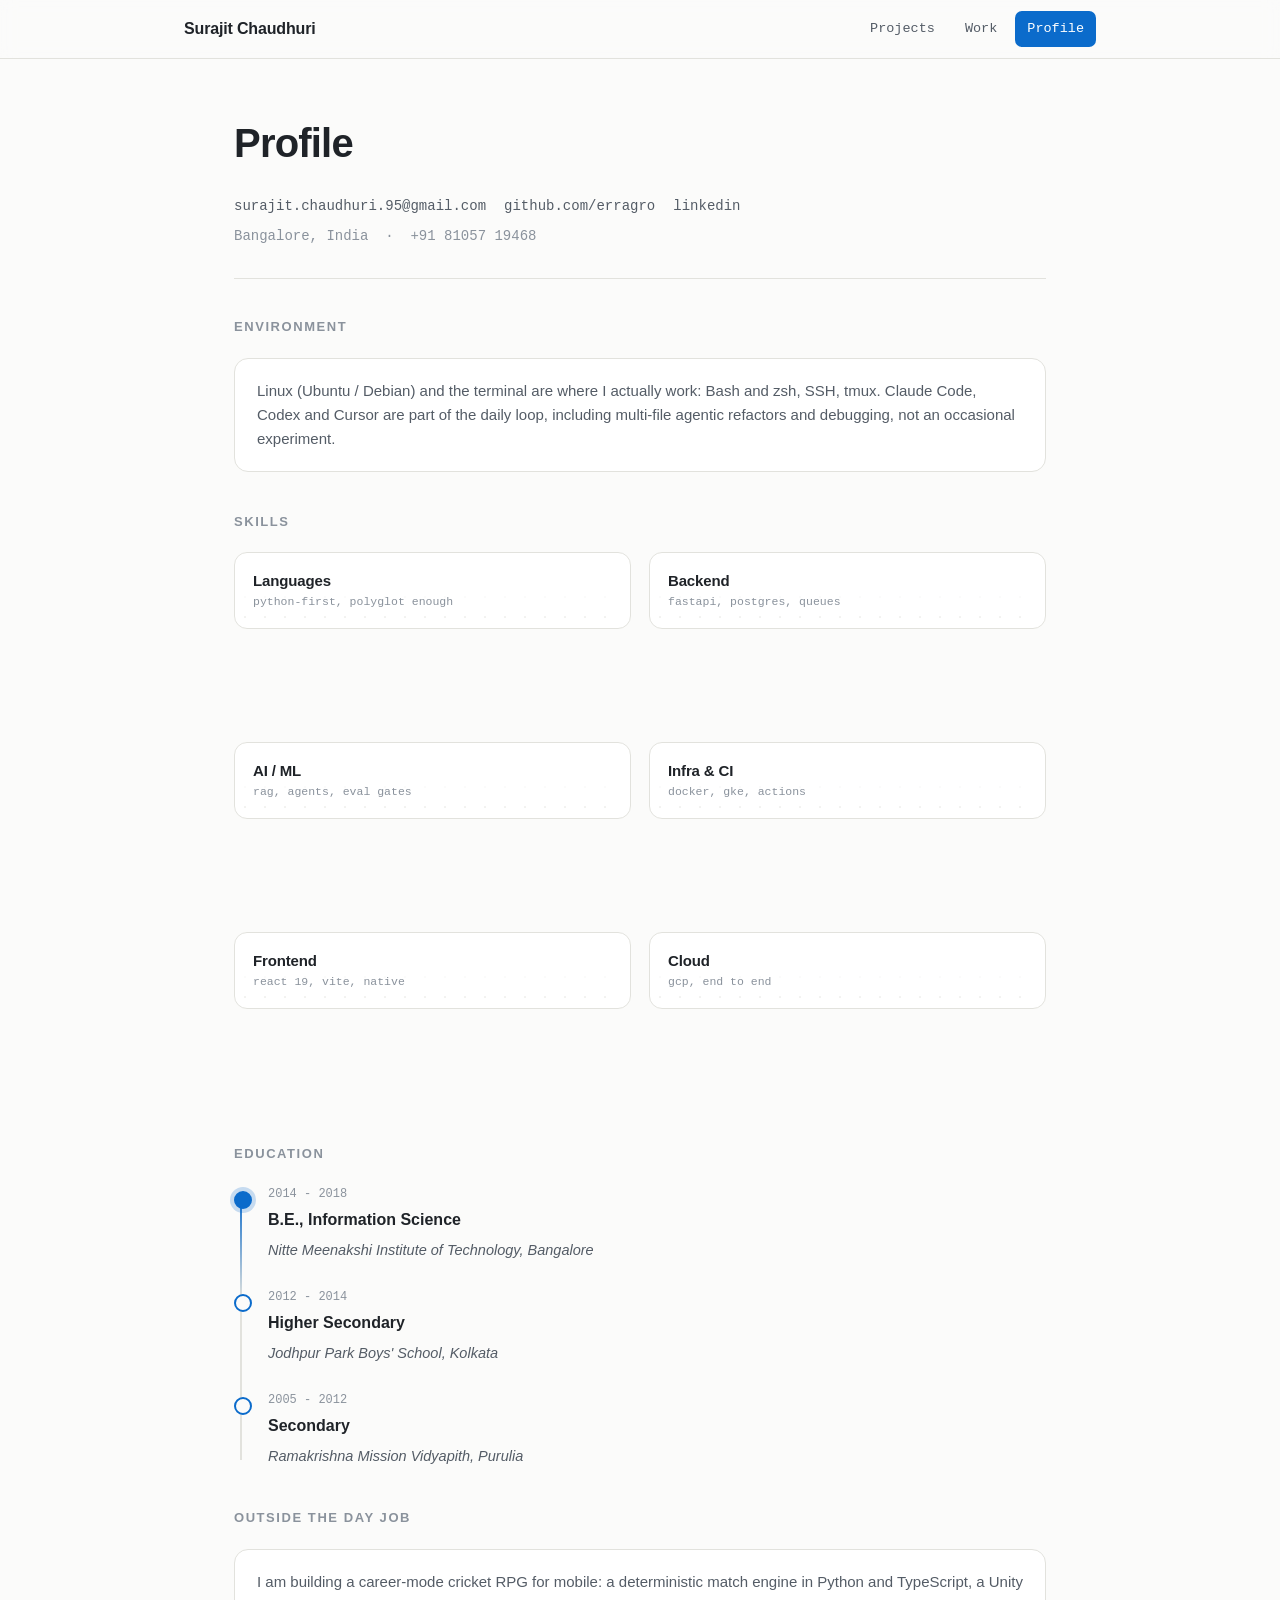
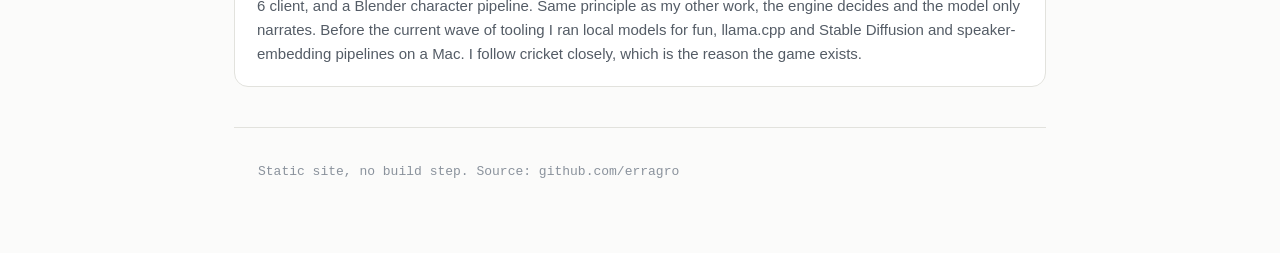
==== profile.html @ 49b14f21 "Portfolio site Multi-page static portfolio: animated hero, project flip cards, work timeline, skill " ====
<!doctype html>
<html lang="en">
<head>
<meta charset="utf-8">
<meta name="viewport" content="width=device-width, initial-scale=1">
<title>Profile &#183; Surajit Chaudhuri</title>
<link rel="stylesheet" href="style.css">
</head>
<body>

<nav>
  <div class="wrap">
    <a class="home" href="index.html">Surajit Chaudhuri</a>
    <div class="tabs">
      <a href="projects.html">Projects</a>
      <a href="work.html">Work</a>
      <a href="profile.html" class="active">Profile</a>
    </div>
  </div>
</nav>

<div class="wrap">

<div class="page-head">
  <h1>Profile</h1>
  <div class="links">
    <a href="mailto:surajit.chaudhuri.95@gmail.com">surajit.chaudhuri.95@gmail.com</a>
    <a href="https://github.com/erragro">github.com/erragro</a>
    <a href="https://www.linkedin.com/in/surajit-c-2a94571bb">linkedin</a>
    <span class="plain">Bangalore, India &nbsp;&#183;&nbsp; +91 81057 19468</span>
  </div>
</div>

<main>

  <h2 class="sec reveal">Environment</h2>
  <div class="pcard reveal">
    <p>Linux (Ubuntu / Debian) and the terminal are where I actually work: Bash
    and zsh, SSH, tmux. Claude Code, Codex and Cursor are part of the daily loop,
    including multi-file agentic refactors and debugging, not an occasional
    experiment.</p>
  </div>

  <h2 class="sec reveal">Skills</h2>
  <div class="flipgrid">

    <div class="flip sm reveal" data-dir="scale">
      <div class="flip-inner">
        <div class="flip-face flip-front">
          <h3>Languages</h3>
          <div class="essence">python-first, polyglot enough</div>
        </div>
        <div class="flip-face flip-back">
          <div class="txt"><strong>Python</strong> (primary; pip, uv, venv), TypeScript / JavaScript, C# (Unity), PHP, SQL, Bash.</div>
        </div>
      </div>
    </div>

    <div class="flip sm reveal" data-dir="scale">
      <div class="flip-inner">
        <div class="flip-face flip-front">
          <h3>Backend</h3>
          <div class="essence">fastapi, postgres, queues</div>
        </div>
        <div class="flip-face flip-back">
          <div class="txt">FastAPI, SQLAlchemy 2, Pydantic, PostgreSQL + pgvector, Redis Streams, Celery / Arq, Alembic.</div>
        </div>
      </div>
    </div>

    <div class="flip sm reveal" data-dir="scale">
      <div class="flip-inner">
        <div class="flip-face flip-front">
          <h3>AI / ML</h3>
          <div class="essence">rag, agents, eval gates</div>
        </div>
        <div class="flip-face flip-back">
          <div class="txt">RAG and vector search (Weaviate, Chroma, pgvector), OpenAI / Gemini / Vertex AI, Google ADK, multi-agent orchestration, LLM eval and determinism gates, embeddings, PyTorch at the training-loop level, SentencePiece / BPE tokenizers.</div>
        </div>
      </div>
    </div>

    <div class="flip sm reveal" data-dir="scale">
      <div class="flip-inner">
        <div class="flip-face flip-front">
          <h3>Infra &amp; CI</h3>
          <div class="essence">docker, gke, actions</div>
        </div>
        <div class="flip-face flip-back">
          <div class="txt">Docker + docker-compose, Kubernetes (GKE), nginx, cert-manager, GitHub Actions CI/CD, OpenTelemetry, Prometheus, structlog.</div>
        </div>
      </div>
    </div>

    <div class="flip sm reveal" data-dir="scale">
      <div class="flip-inner">
        <div class="flip-face flip-front">
          <h3>Frontend</h3>
          <div class="essence">react 19, vite, native</div>
        </div>
        <div class="flip-face flip-back">
          <div class="txt">React 19, Vite, Tailwind, shadcn/ui, Expo / React Native.</div>
        </div>
      </div>
    </div>

    <div class="flip sm reveal" data-dir="scale">
      <div class="flip-inner">
        <div class="flip-face flip-front">
          <h3>Cloud</h3>
          <div class="essence">gcp, end to end</div>
        </div>
        <div class="flip-face flip-back">
          <div class="txt">GCP: Cloud Run, GKE, Vertex AI, BigQuery, Cloud Build. Deploy, TLS, observability, CI, all of it.</div>
        </div>
      </div>
    </div>

  </div>

  <h2 class="sec reveal">Education</h2>
  <div class="tl reveal">
    <div class="tl-item now">
      <div class="when">2014 - 2018</div>
      <h3>B.E., Information Science</h3>
      <div class="role-note">Nitte Meenakshi Institute of Technology, Bangalore</div>
    </div>
    <div class="tl-item">
      <div class="when">2012 - 2014</div>
      <h3>Higher Secondary</h3>
      <div class="role-note">Jodhpur Park Boys' School, Kolkata</div>
    </div>
    <div class="tl-item">
      <div class="when">2005 - 2012</div>
      <h3>Secondary</h3>
      <div class="role-note">Ramakrishna Mission Vidyapith, Purulia</div>
    </div>
  </div>

  <h2 class="sec reveal">Outside the day job</h2>
  <div class="pcard reveal">
    <p>I am building a career-mode cricket RPG for mobile: a deterministic match
    engine in Python and TypeScript, a Unity 6 client, and a Blender character
    pipeline. Same principle as my other work, the engine decides and the model
    only narrates. Before the current wave of tooling I ran local models for fun,
    llama.cpp and Stable Diffusion and speaker-embedding pipelines on a Mac. I
    follow cricket closely, which is the reason the game exists.</p>
  </div>

</main>

<footer><div class="wrap">Static site, no build step. Source: github.com/erragro</div></footer>
<script src="site.js"></script>
</body>
</html>
---- style.css ----
:root {
  --bg: #0f1115;
  --bg-soft: #161920;
  --bg-card: #171b22;
  --border: #262b36;
  --border-soft: #1e2530;
  --text: #d7dbe2;
  --text-dim: #9aa1ac;
  --text-faint: #6b7280;
  --accent: #7cc4ff;
  --accent-2: #b794f6;
  --ink: #0b1220;
  --shadow: 0 18px 40px -18px rgba(0,0,0,0.6);
  --mono: ui-monospace, "SF Mono", "JetBrains Mono", Menlo, Consolas, monospace;
  --sans: -apple-system, BlinkMacSystemFont, "Segoe UI", Roboto, Helvetica, Arial, sans-serif;
}
@media (prefers-color-scheme: light) {
  :root {
    --bg: #fbfbfa; --bg-soft: #f4f4f2; --bg-card: #ffffff;
    --border: #e2e2dd; --border-soft: #ececE8;
    --text: #1f2328; --text-dim: #545c66; --text-faint: #8a929c;
    --accent: #0b6bcb; --accent-2: #7c4dff; --ink: #ffffff;
    --shadow: 0 18px 40px -20px rgba(20,30,50,0.22);
  }
}
* { box-sizing: border-box; margin: 0; padding: 0; }
html { scroll-behavior: smooth; }
body {
  background: var(--bg); color: var(--text);
  font-family: var(--sans); font-size: 16px; line-height: 1.6;
  -webkit-font-smoothing: antialiased;
  overflow-x: hidden;
}
a { color: var(--accent); text-decoration: none; }
a:hover { text-decoration: underline; }

.wrap { max-width: 860px; margin: 0 auto; padding: 0 24px; }

/* ---------- nav ---------- */
nav {
  border-bottom: 1px solid var(--border);
  position: sticky; top: 0; z-index: 30;
  background: color-mix(in srgb, var(--bg) 82%, transparent);
  backdrop-filter: saturate(1.4) blur(8px);
}
nav .wrap { display: flex; justify-content: space-between; align-items: center; height: 58px; max-width: 960px; }
nav .home { font-weight: 650; color: var(--text); letter-spacing: -0.01em; }
nav .home:hover { text-decoration: none; color: var(--accent); }
nav .tabs { display: flex; gap: 6px; font-size: 13.5px; font-family: var(--mono); }
nav .tabs a {
  color: var(--text-dim); padding: 7px 12px; border-radius: 7px;
  transition: background .2s, color .2s;
}
nav .tabs a:hover { color: var(--text); background: var(--bg-soft); text-decoration: none; }
nav .tabs a.active { color: var(--ink); background: var(--accent); }

/* ---------- page head ---------- */
.page-head { padding: 52px 0 30px; border-bottom: 1px solid var(--border); }
h1 { font-size: clamp(28px, 5vw, 40px); letter-spacing: -0.02em; font-weight: 730; }
.page-head .tag { color: var(--text-dim); font-size: 17px; margin-top: 12px; max-width: 62ch; }
.page-head .tag p + p { margin-top: 12px; }

.links { margin-top: 20px; display: flex; flex-wrap: wrap; gap: 8px 18px; font-size: 14px; font-family: var(--mono); }
.links a { color: var(--text-dim); }
.links a:hover { color: var(--accent); }
.links .plain { color: var(--text-faint); }

main { padding: 30px 0 40px; }

h2.sec {
  font-size: 13px; text-transform: uppercase; letter-spacing: 0.12em;
  color: var(--text-faint); font-weight: 600; margin: 40px 0 20px;
}
h2.sec:first-child { margin-top: 8px; }

/* ---------- reveal / motion ---------- */
.reveal { opacity: 0; transform: translateY(18px); transition: opacity .6s ease, transform .6s cubic-bezier(.2,.7,.2,1); }
.reveal.in { opacity: 1; transform: none; }
.reveal[data-dir="left"]  { transform: translateX(-24px); }
.reveal[data-dir="right"] { transform: translateX(24px); }
.reveal[data-dir="scale"] { transform: scale(.94); }
.reveal.in[data-dir] { transform: none; }

@media (prefers-reduced-motion: reduce) {
  html { scroll-behavior: auto; }
  .reveal { opacity: 1 !important; transform: none !important; transition: none; }
  .layer, .grid-layer { transform: none !important; }
  .flip, .flip-inner, .lift, .navcard, .scard { transition: none !important; }
  .stack span, .chips span { opacity: 1 !important; transform: none !important; transition: none !important; }
  .flip-front .bar { width: 100% !important; transition: none !important; }
  .flip-front::before { display: none; }
  * { transition-delay: 0s !important; }
  svg animate, svg animateMotion { display: none; }
}

/* ---------- generic lift card ---------- */
.lift {
  border: 1px solid var(--border); border-radius: 14px; background: var(--bg-card);
  transition: transform .28s cubic-bezier(.2,.7,.2,1), border-color .28s, box-shadow .28s;
}
.lift:hover { transform: translateY(-4px); border-color: var(--accent); box-shadow: var(--shadow); text-decoration: none; }

/* ---------- home nav cards ---------- */
.navcards { display: grid; gap: 14px; grid-template-columns: repeat(3, 1fr); }
.navcard {
  position: relative; overflow: hidden;
  padding: 22px 20px 20px; display: block; color: inherit;
  border: 1px solid var(--border); border-radius: 14px; background: var(--bg-card);
  transition: transform .28s cubic-bezier(.2,.7,.2,1), border-color .28s, box-shadow .28s;
}
.navcard::after {
  content: "\2192"; position: absolute; right: 18px; top: 18px;
  font-family: var(--mono); color: var(--text-faint); transition: transform .28s, color .28s;
}
.navcard:hover { transform: translateY(-5px); border-color: var(--accent); box-shadow: var(--shadow); text-decoration: none; }
.navcard:hover::after { transform: translateX(4px); color: var(--accent); }
.navcard .t { color: var(--text); font-weight: 640; font-size: 16px; }
.navcard .d { color: var(--text-dim); font-size: 13.5px; margin-top: 6px; }

/* ---------- flip cards (projects) ---------- */
.flipgrid { display: grid; gap: 18px; grid-template-columns: repeat(2, 1fr); perspective: 1600px; }
.flip { position: relative; transition: transform .25s ease; transform-style: preserve-3d; }
.flip-inner {
  position: relative; width: 100%; min-height: 264px; height: 100%;
  transition: transform .62s cubic-bezier(.2,.7,.2,1);
  transform-style: preserve-3d;
}
.flip.flipped .flip-inner { transform: rotateY(180deg); }
.flip-face {
  position: absolute; inset: 0; backface-visibility: hidden; -webkit-backface-visibility: hidden;
  border: 1px solid var(--border); border-radius: 16px; background: var(--bg-card);
  padding: 22px; display: flex; flex-direction: column; overflow: hidden;
}
.flip:hover .flip-face { border-color: var(--accent); }
.flip:hover { box-shadow: var(--shadow); }

/* front visual layers */
.flip-front { z-index: 1; }
.flip-front::after {                     /* dot texture, fades up from bottom */
  content: ""; position: absolute; inset: 0; z-index: 0; pointer-events: none; opacity: 0.6;
  background-image: radial-gradient(var(--border) 1px, transparent 1.4px);
  background-size: 20px 20px;
  -webkit-mask-image: linear-gradient(transparent 35%, #000);
  mask-image: linear-gradient(transparent 35%, #000);
}
.flip-front::before {                    /* cursor-follow glow */
  content: ""; position: absolute; inset: 0; z-index: 0; pointer-events: none;
  background: radial-gradient(260px circle at var(--mx,50%) var(--my,120%),
    color-mix(in srgb, var(--accent) 18%, transparent), transparent 72%);
  opacity: 0; transition: opacity .35s;
}
.flip:hover .flip-front::before { opacity: 1; }
.flip-front > * { position: relative; z-index: 1; }
.flip-front .ghost {
  position: absolute; right: -6px; bottom: -34px; z-index: 0;
  font-family: var(--mono); font-weight: 700; font-size: 128px; line-height: 1;
  letter-spacing: -0.04em; color: var(--text); opacity: 0.05; pointer-events: none;
}
.flip-front h3 { font-size: 18px; font-weight: 660; letter-spacing: -0.01em; }
.flip-front .sub { color: var(--text-dim); font-size: 13.5px; margin-top: 5px; max-width: 92%; }
.flip-front .stack { margin-top: auto; padding-top: 14px; }
.stack span, .chips span {
  display: inline-block; font-family: var(--mono); font-size: 11.5px;
  padding: 2px 8px; margin: 0 5px 6px 0; color: var(--text-faint);
  border: 1px solid var(--border); border-radius: 5px; background: var(--bg-soft);
  opacity: 0; transform: translateY(7px);
  transition: opacity .4s ease, transform .4s cubic-bezier(.2,.7,.2,1);
}
.flip.in .stack span { opacity: 1; transform: none; }
.flip.in .stack span:nth-child(1) { transition-delay: .12s; }
.flip.in .stack span:nth-child(2) { transition-delay: .18s; }
.flip.in .stack span:nth-child(3) { transition-delay: .24s; }
.flip.in .stack span:nth-child(4) { transition-delay: .30s; }
.flip.in .stack span:nth-child(5) { transition-delay: .36s; }
.flip-cta {
  font-family: var(--mono); font-size: 12px; color: var(--accent);
  margin-top: 10px; display: inline-flex; align-items: center; gap: 6px;
}
.flip-front .bar {                       /* accent bar that grows on reveal */
  position: absolute; left: 0; top: 0; height: 3px; width: 0; z-index: 2;
  background: linear-gradient(90deg, var(--accent), var(--accent-2));
  transition: width .7s cubic-bezier(.2,.7,.2,1) .1s;
}
.flip.in .flip-front .bar { width: 100%; }
.flip.sm .flip-inner { min-height: 172px; }
.flip.sm .flip-face { padding: 16px 18px; border-radius: 13px; }
.flip.sm .flip-front h3 { font-size: 15px; margin-top: 0; }
.flip.sm .flip-front { position: relative; }
.flip.sm .flip-front::after {
  content: "\2635"; position: absolute; right: 16px; top: 14px;
  font-size: 13px; color: var(--text-faint); transition: color .25s, transform .25s;
}
.flip.sm:hover .flip-front::after { color: var(--accent); transform: rotate(90deg); }
.flip.sm .flip-front .essence { margin-top: auto; font-family: var(--mono); font-size: 11.5px; color: var(--text-faint); }
.flip.sm .flip-front h3 { padding-right: 22px; }
.flip.sm .flip-back .txt { font-size: 12.5px; }
.flip-back { transform: rotateY(180deg); }
.flip-back h3 { font-size: 15px; font-weight: 640; margin-bottom: 8px; }
.flip-back .txt { color: var(--text-dim); font-size: 13.5px; line-height: 1.62; overflow-y: auto; }
.flip-back .txt strong { color: var(--text); font-weight: 620; }
.flip-back .plinks { margin-top: 12px; font-family: var(--mono); font-size: 12.5px; }

/* ---------- timeline (work + education) ---------- */
.tl { position: relative; margin-top: 8px; }
.tl::before {
  content: ""; position: absolute; left: 6px; top: 8px; bottom: 8px; width: 2px;
  background: linear-gradient(var(--accent), var(--border) 40%, var(--border));
}
.tl-item { position: relative; padding-left: 34px; margin-bottom: 26px; }
.tl-item::before {
  content: ""; position: absolute; left: 0; top: 6px; width: 14px; height: 14px;
  border-radius: 50%; background: var(--bg); border: 2px solid var(--accent);
}
.tl-item.now::before { background: var(--accent); box-shadow: 0 0 0 4px color-mix(in srgb, var(--accent) 22%, transparent); }
.tl-item .when { font-family: var(--mono); font-size: 12px; color: var(--text-faint); }
.tl-item h3 { font-size: 16px; font-weight: 620; margin-top: 3px; }
.tl-item .role-note { color: var(--text-dim); font-size: 14.5px; margin-top: 6px; font-style: italic; }

/* expandable achievement cards inside a timeline item */
.exp { margin-top: 12px; display: grid; gap: 8px; }
.exp-card {
  border: 1px solid var(--border); border-radius: 10px; background: var(--bg-soft);
  overflow: hidden;
}
.exp-card > button {
  width: 100%; text-align: left; cursor: pointer; border: 0; background: transparent;
  color: var(--text); font: inherit; font-size: 14px; font-weight: 600;
  padding: 11px 14px; display: flex; justify-content: space-between; align-items: center; gap: 10px;
}
.exp-card > button .plus { font-family: var(--mono); color: var(--text-faint); transition: transform .3s; }
.exp-card.open > button .plus { transform: rotate(45deg); }
.exp-card .panel {
  max-height: 0; overflow: hidden; transition: max-height .4s ease;
  color: var(--text-dim); font-size: 13.5px;
}
.exp-card.open .panel { max-height: 260px; }
.exp-card .panel p { padding: 0 14px 13px; }

/* ---------- skill cards (profile) ---------- */
.scards { display: grid; gap: 14px; grid-template-columns: repeat(2, 1fr); }
.scard {
  border: 1px solid var(--border); border-radius: 14px; background: var(--bg-card);
  padding: 18px; transition: transform .28s cubic-bezier(.2,.7,.2,1), border-color .28s, box-shadow .28s;
}
.scard:hover { transform: translateY(-4px); border-color: var(--accent); box-shadow: var(--shadow); }
.scard .k { font-family: var(--mono); font-size: 11.5px; letter-spacing: 0.1em; text-transform: uppercase; color: var(--text-faint); }
.scard .v { margin-top: 8px; color: var(--text-dim); font-size: 14px; }
.scard .v strong { color: var(--text); font-weight: 620; }

.pcard {
  border: 1px solid var(--border); border-radius: 14px; background: var(--bg-card);
  padding: 20px 22px;
}
.pcard p { color: var(--text-dim); font-size: 15px; }
.pcard p + p { margin-top: 10px; }

/* ---------- footer ---------- */
footer { padding: 34px 0 70px; color: var(--text-faint); font-size: 13px; font-family: var(--mono); border-top: 1px solid var(--border); }

/* ---------- responsive ---------- */
@media (max-width: 720px) {
  .navcards { grid-template-columns: 1fr; }
  .flipgrid { grid-template-columns: 1fr; }
  .scards { grid-template-columns: 1fr; }
  nav .tabs { gap: 2px; }
  nav .tabs a { padding: 6px 9px; }
}
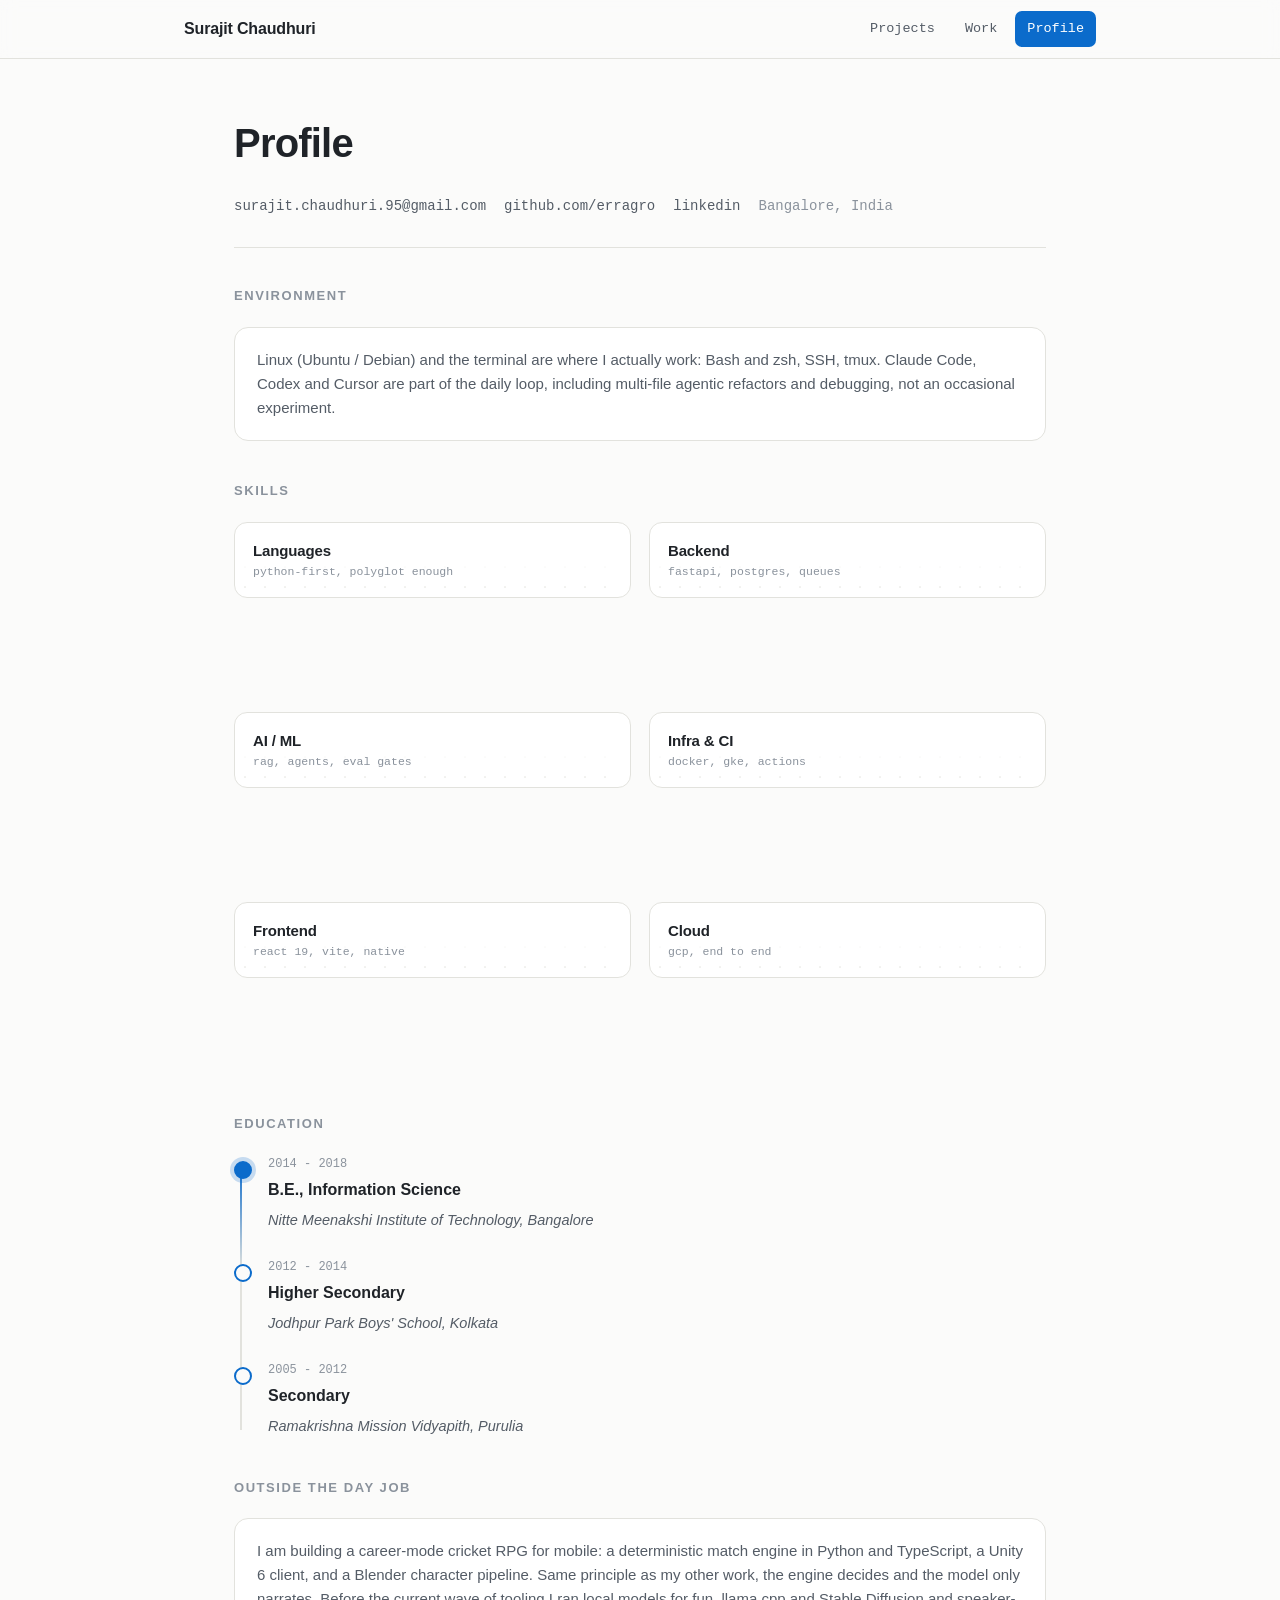
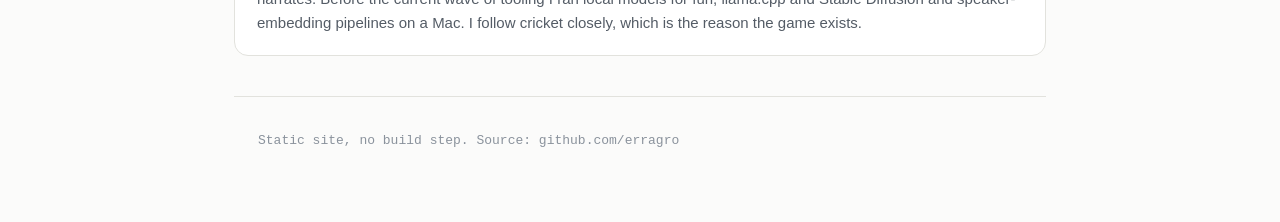
==== commit aed4c819: "Remove phone number from profile Co-Authored-By: Claude Sonnet 5 <noreply@anthropic.com>" ====
--- a/profile.html
+++ b/profile.html
@@ -27,7 +27,7 @@
     <a href="mailto:surajit.chaudhuri.95@gmail.com">surajit.chaudhuri.95@gmail.com</a>
     <a href="https://github.com/erragro">github.com/erragro</a>
     <a href="https://www.linkedin.com/in/surajit-c-2a94571bb">linkedin</a>
-    <span class="plain">Bangalore, India &nbsp;&#183;&nbsp; +91 81057 19468</span>
+    <span class="plain">Bangalore, India</span>
   </div>
 </div>
 
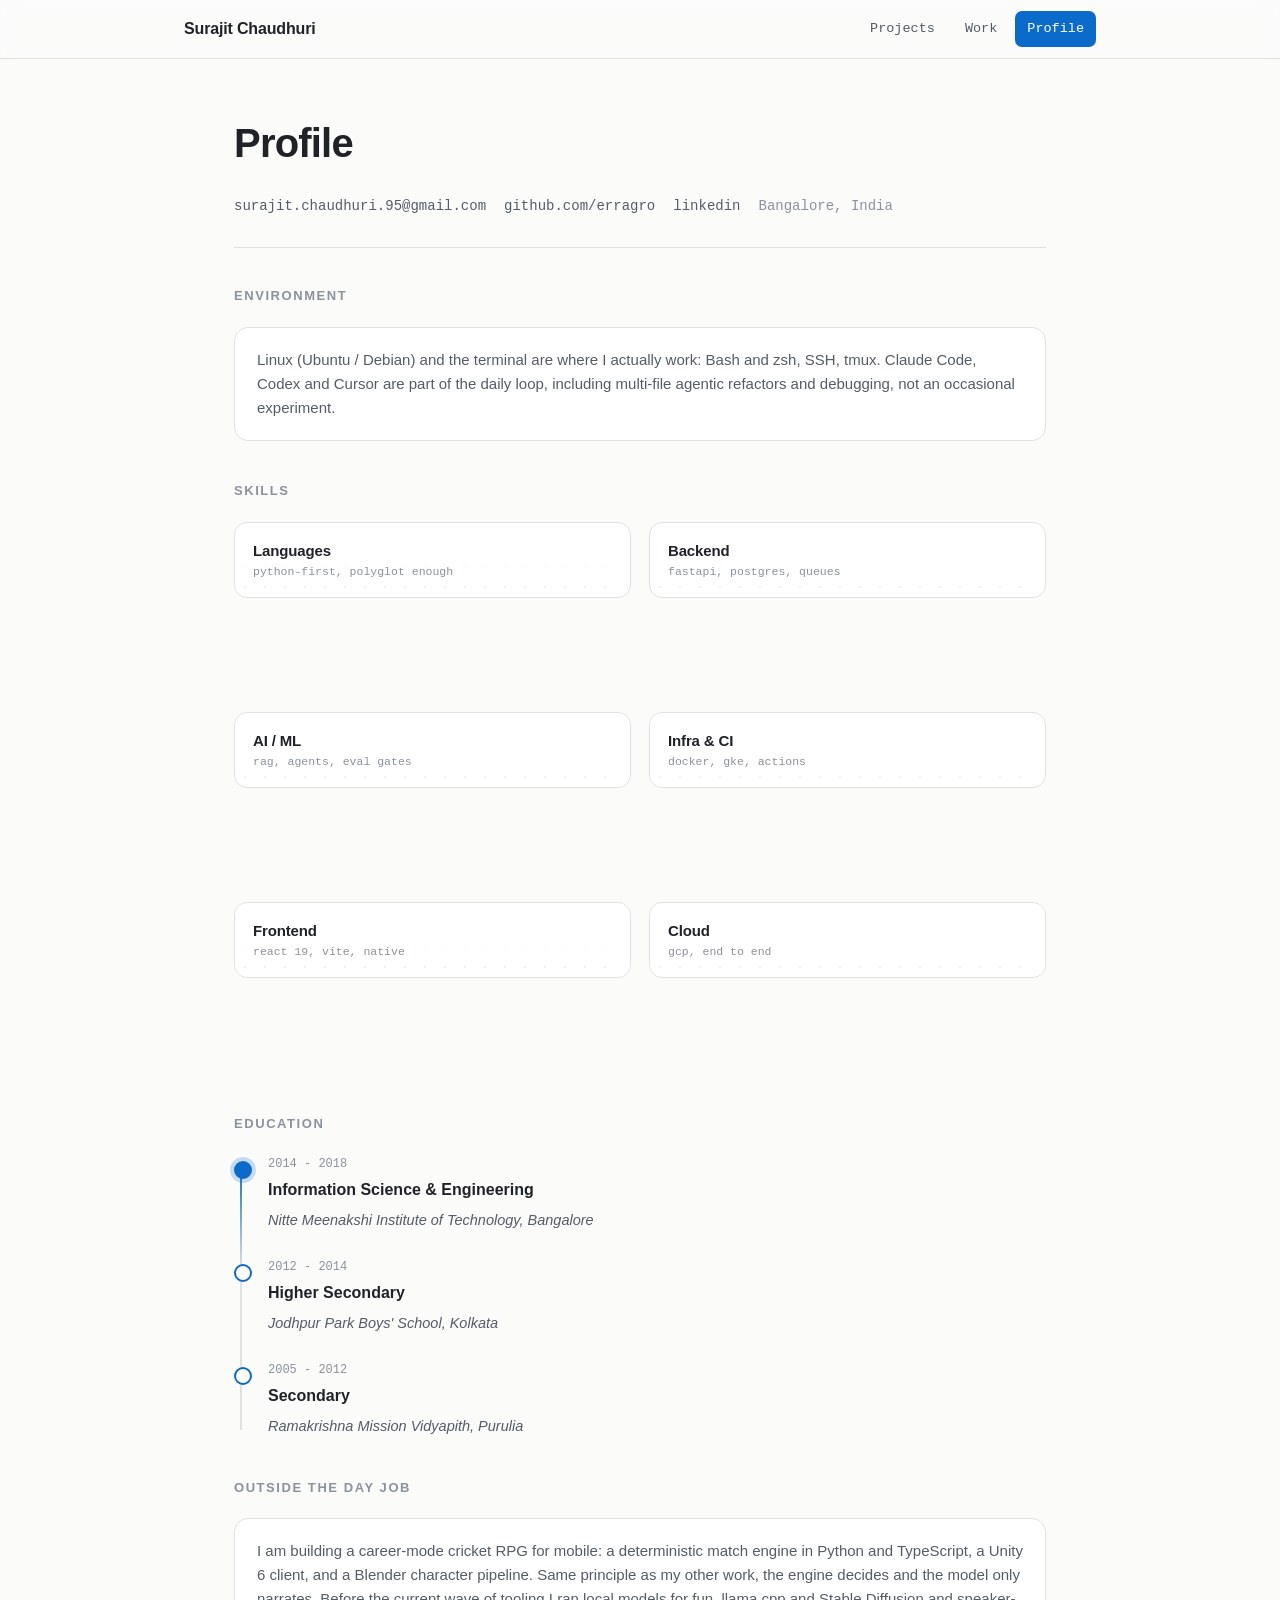
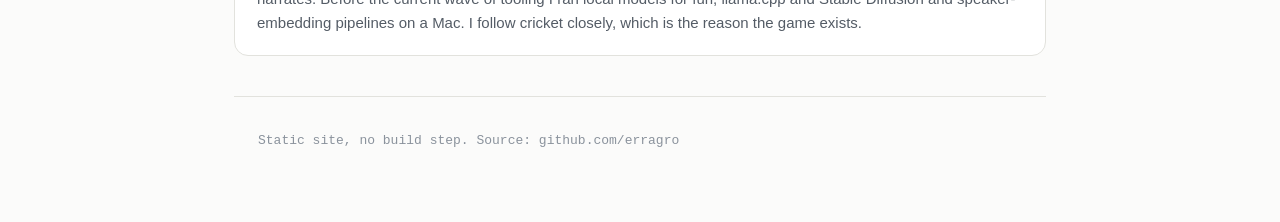
==== commit 2dc5d1b6: "Education line: program name instead of degree claim Co-Authored-By: Claude Sonnet 5 <noreply@anthro" ====
--- a/profile.html
+++ b/profile.html
@@ -122,7 +122,7 @@
   <div class="tl reveal">
     <div class="tl-item now">
       <div class="when">2014 - 2018</div>
-      <h3>B.E., Information Science</h3>
+      <h3>Information Science &amp; Engineering</h3>
       <div class="role-note">Nitte Meenakshi Institute of Technology, Bangalore</div>
     </div>
     <div class="tl-item">
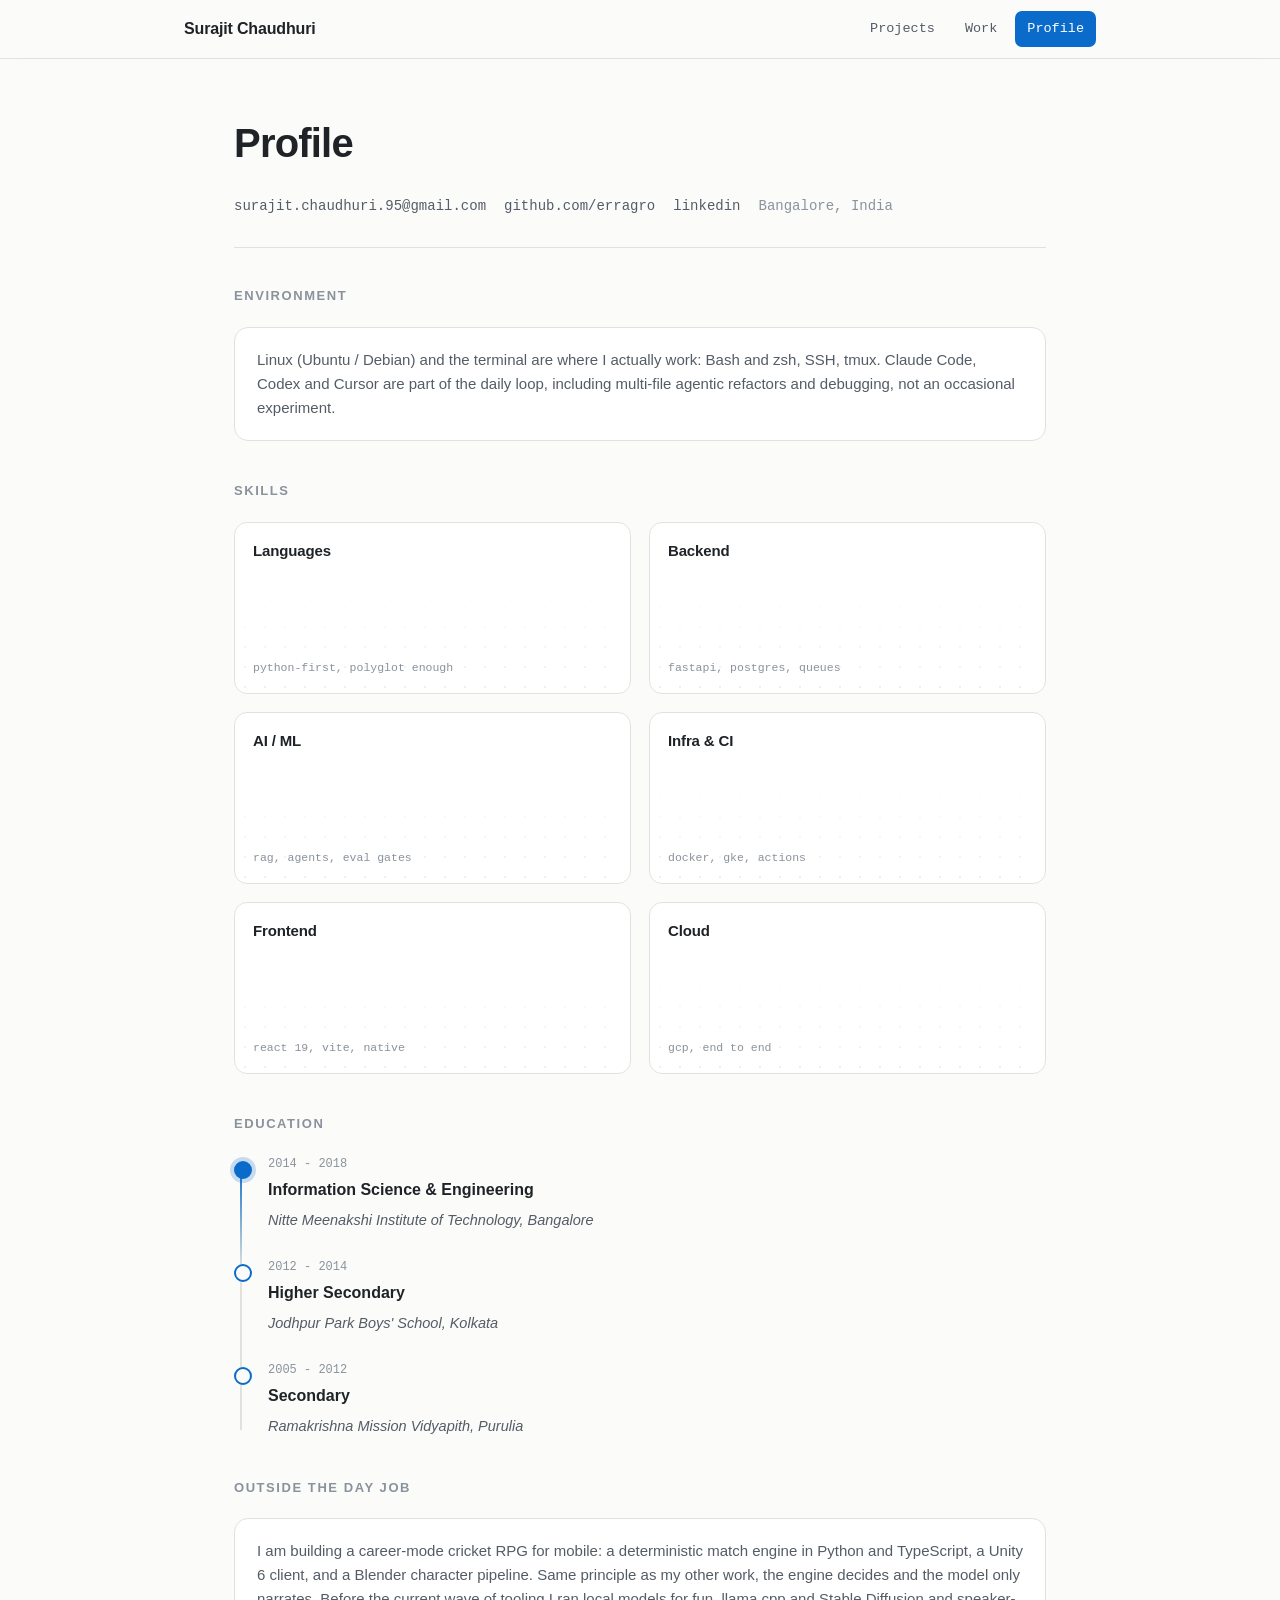
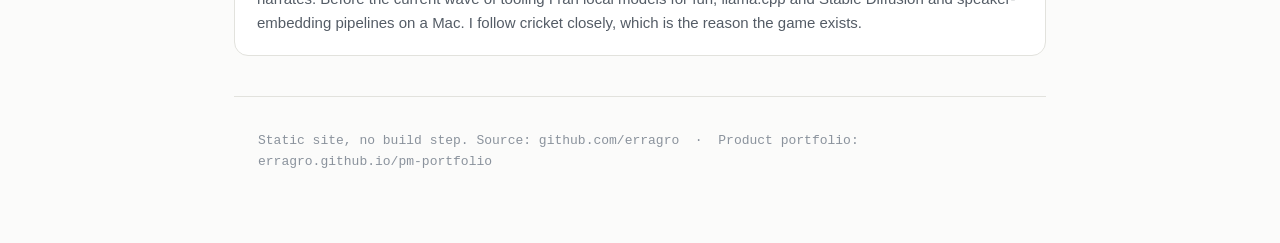
==== commit c6acf993: "Cross-link the PM/product portfolio in the footer Co-Authored-By: Claude Sonnet 5 <noreply@anthropic" ====
--- a/profile.html
+++ b/profile.html
@@ -149,7 +149,7 @@
 
 </main>
 
-<footer><div class="wrap">Static site, no build step. Source: github.com/erragro</div></footer>
+<footer><div class="wrap">Static site, no build step. Source: github.com/erragro &nbsp;&#183;&nbsp; Product portfolio: erragro.github.io/pm-portfolio</div></footer>
 <script src="site.js"></script>
 </body>
 </html>
--- a/style.css
+++ b/style.css
@@ -122,12 +122,13 @@
 .flip { position: relative; transition: transform .25s ease; transform-style: preserve-3d; }
 .flip-inner {
   position: relative; width: 100%; min-height: 264px; height: 100%;
+  display: grid;
   transition: transform .62s cubic-bezier(.2,.7,.2,1);
   transform-style: preserve-3d;
 }
 .flip.flipped .flip-inner { transform: rotateY(180deg); }
 .flip-face {
-  position: absolute; inset: 0; backface-visibility: hidden; -webkit-backface-visibility: hidden;
+  grid-area: 1 / 1; min-width: 0; backface-visibility: hidden; -webkit-backface-visibility: hidden;
   border: 1px solid var(--border); border-radius: 16px; background: var(--bg-card);
   padding: 22px; display: flex; flex-direction: column; overflow: hidden;
 }
@@ -197,6 +198,7 @@
 .flip-back { transform: rotateY(180deg); }
 .flip-back h3 { font-size: 15px; font-weight: 640; margin-bottom: 8px; }
 .flip-back .txt { color: var(--text-dim); font-size: 13.5px; line-height: 1.62; overflow-y: auto; }
+.flip-back .txt p + p { margin-top: 10px; }
 .flip-back .txt strong { color: var(--text); font-weight: 620; }
 .flip-back .plinks { margin-top: 12px; font-family: var(--mono); font-size: 12.5px; }
 
